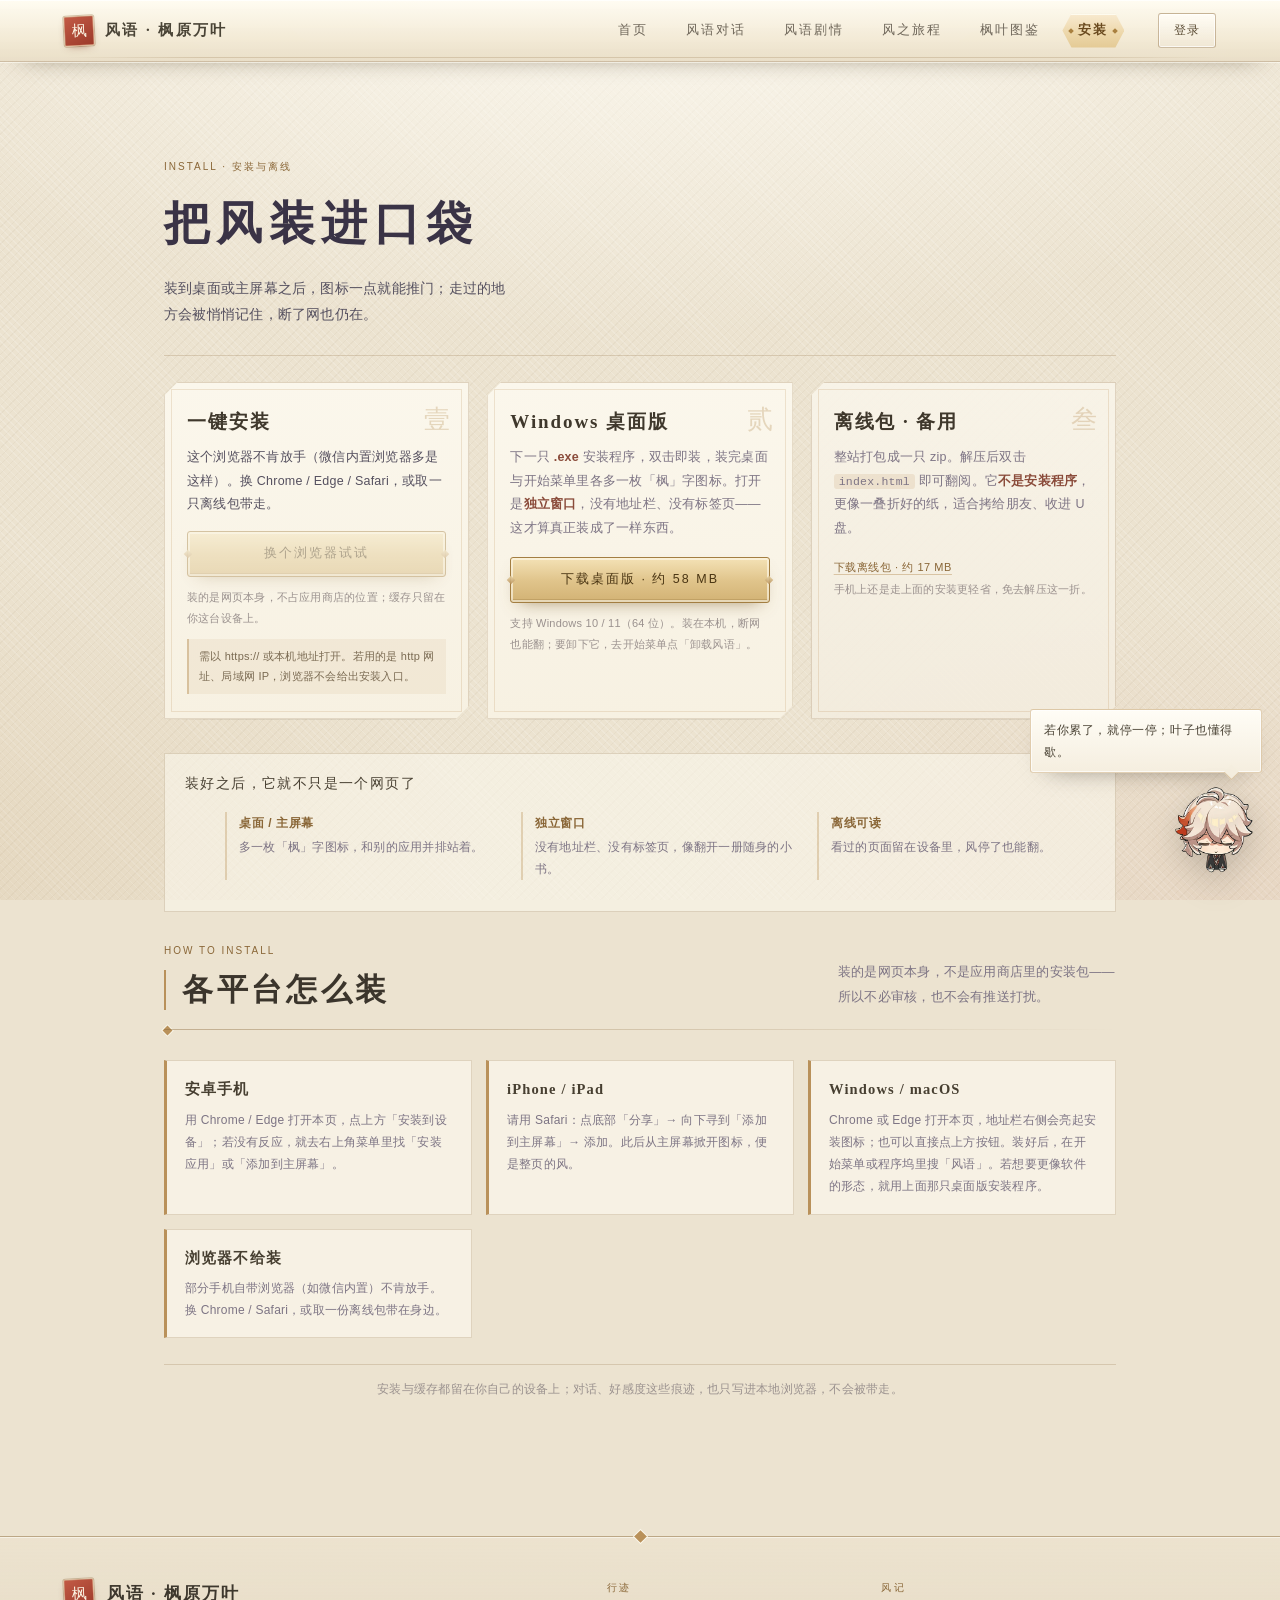
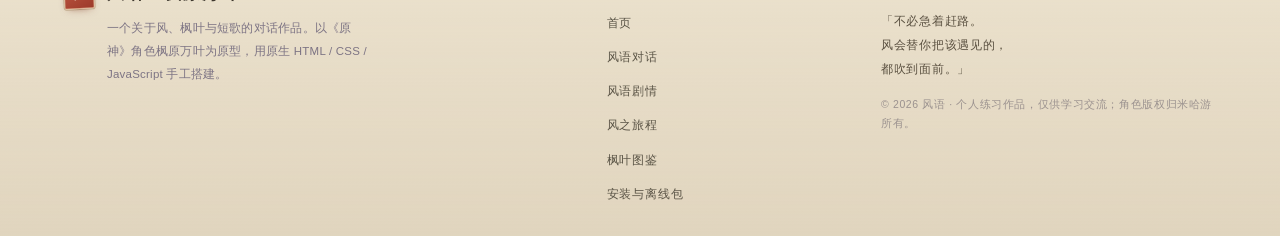
==== install.html @ afbf7410 "风语 · 枫原万叶：首个版本 原生 HTML/CSS/JS 的互动小站：对话、剧情、图鉴、安装与离线支持。含 PWA 清单、Service Worker、Windows 桌面版打包脚本与素材出处说明。" ====
<!DOCTYPE html>
<html lang="zh-CN">
<head>
<meta charset="utf-8">
<meta name="viewport" content="width=device-width, initial-scale=1, viewport-fit=cover">
<title>安装与离线包 | 风语 · 枫原万叶</title>
<meta name="description" content="把「风语」装到手机或电脑上，离线也能打开；也提供整站离线包下载。">
<meta name="theme-color" content="#3d4454">
<link rel="manifest" href="manifest.webmanifest">
<link rel="apple-touch-icon" href="assets/img/app/apple-touch-icon.png">
<link rel="icon" href="data:image/svg+xml,%3Csvg xmlns='http://www.w3.org/2000/svg' viewBox='0 0 64 64'%3E%3Crect width='64' height='64' rx='14' fill='%23c2453a'/%3E%3Ctext x='32' y='45' font-size='38' text-anchor='middle' fill='%23f6ead6' font-family='serif'%3E枫%3C/text%3E%3C/svg%3E">
<link rel="stylesheet" href="css/base.css">
<link rel="stylesheet" href="css/install.css">
</head>
<body class="page-install" data-page="install">
<canvas class="leaves" id="leavesCanvas" aria-hidden="true"></canvas>
<div class="page-bg" aria-hidden="true"></div>
<div class="grain" aria-hidden="true"></div>

<header class="topnav">
  <a class="brand" href="index.html" aria-label="风语首页">
    <span class="seal" aria-hidden="true">枫</span>
    <span class="brand-name">风语 · 枫原万叶</span>
  </a>
  <nav class="nav-links" aria-label="主导航">
    <a href="index.html" data-nav="home">首页</a>
    <a href="chat.html" data-nav="chat">风语对话</a>
    <a href="story.html" data-nav="story">风语剧情</a>
    <a href="journey.html" data-nav="journey">风之旅程</a>
    <a href="gallery.html" data-nav="gallery">枫叶图鉴</a>
    <a href="install.html" data-nav="install">安装</a>
  </nav>
  <div class="nav-auth" id="navAuth"></div>
</header>

<main class="install-main">
  <section class="install-hero">
    <p class="kicker">INSTALL · 安装与离线</p>
    <h1>把风装进口袋</h1>
    <p class="install-lead">装到桌面或主屏幕之后，图标一点就能推门；走过的地方会被悄悄记住，断了网也仍在。</p>
  </section>

  <section class="install-grid">
    <article class="install-card" id="pwaCard">
      <span class="card-mark" aria-hidden="true">壹</span>
      <h2>一键安装</h2>
      <p class="install-state" id="installState">正在问一问当前浏览器…</p>
      <button type="button" class="btn btn-primary install-btn" id="installBtn" disabled>安装到设备</button>
      <p class="install-hint">装的是网页本身，不占应用商店的位置；缓存只留在你这台设备上。</p>
      <p class="install-rule">需以 https:// 或本机地址打开。若用的是 http 网址、局域网 IP，浏览器不会给出安装入口。</p>
    </article>

    <article class="install-card" id="desktopCard">
      <span class="card-mark" aria-hidden="true">贰</span>
      <h2>Windows 桌面版</h2>
      <p class="install-minor-text">下一只 <strong>.exe</strong> 安装程序，双击即装，装完桌面与开始菜单里各多一枚「枫」字图标。打开是<strong>独立窗口</strong>，没有地址栏、没有标签页——这才算真正装成了一样东西。</p>
      <a class="btn btn-primary install-btn install-download" href="download/kazuha-wind-setup.exe" download>下载桌面版 · 约 58 MB</a>
      <p class="install-hint">支持 Windows 10 / 11（64 位）。装在本机，断网也能翻；要卸下它，去开始菜单点「卸载风语」。</p>
    </article>

    <article class="install-card is-minor">
      <span class="card-mark" aria-hidden="true">叁</span>
      <h2>离线包 · 备用</h2>
      <p class="install-minor-text">整站打包成一只 zip。解压后双击 <code>index.html</code> 即可翻阅。它<strong>不是安装程序</strong>，更像一叠折好的纸，适合拷给朋友、收进 U 盘。</p>
      <a class="install-mini install-download" href="download/kazuha-wind-offline.zip" download>下载离线包 · 约 17 MB</a>
      <p class="install-hint">手机上还是走上面的安装更轻省，免去解压这一折。</p>
    </article>
  </section>

  <section class="install-diff" aria-label="安装后的样子">
    <p class="install-diff-title">装好之后，它就不只是一个网页了</p>
    <ul>
      <li><strong>桌面 / 主屏幕</strong>多一枚「枫」字图标，和别的应用并排站着。</li>
      <li><strong>独立窗口</strong>没有地址栏、没有标签页，像翻开一册随身的小书。</li>
      <li><strong>离线可读</strong>看过的页面留在设备里，风停了也能翻。</li>
    </ul>
  </section>

  <section class="install-guide">
    <div class="sec-head">
      <div>
        <p class="kicker">HOW TO INSTALL</p>
        <h2>各平台怎么装</h2>
      </div>
      <p class="sec-sub">装的是网页本身，不是应用商店里的安装包——所以不必审核，也不会有推送打扰。</p>
    </div>

    <div class="guide-grid">
      <article class="guide-item">
        <h3>安卓手机</h3>
        <p>用 Chrome / Edge 打开本页，点上方「安装到设备」；若没有反应，就去右上角菜单里找「安装应用」或「添加到主屏幕」。</p>
      </article>
      <article class="guide-item">
        <h3>iPhone / iPad</h3>
        <p>请用 Safari：点底部「分享」→ 向下寻到「添加到主屏幕」→ 添加。此后从主屏幕掀开图标，便是整页的风。</p>
      </article>
      <article class="guide-item">
        <h3>Windows / macOS</h3>
        <p>Chrome 或 Edge 打开本页，地址栏右侧会亮起安装图标；也可以直接点上方按钮。装好后，在开始菜单或程序坞里搜「风语」。若想要更像软件的形态，就用上面那只桌面版安装程序。</p>
      </article>
      <article class="guide-item">
        <h3>浏览器不给装</h3>
        <p>部分手机自带浏览器（如微信内置）不肯放手。换 Chrome / Safari，或取一份离线包带在身边。</p>
      </article>
    </div>
  </section>

  <p class="install-note">安装与缓存都留在你自己的设备上；对话、好感度这些痕迹，也只写进本地浏览器，不会被带走。</p>
</main>

<footer class="site-footer">
  <div class="foot-grid">
    <div class="foot-brand">
      <span class="seal" aria-hidden="true">枫</span>
      <div>
        <h2>风语 · 枫原万叶</h2>
        <p>一个关于风、枫叶与短歌的对话作品。以《原神》角色枫原万叶为原型，用原生 HTML / CSS / JavaScript 手工搭建。</p>
      </div>
    </div>
    <nav class="foot-nav" aria-label="页脚导航">
      <h3>行迹</h3>
      <ul>
        <li><a href="index.html">首页</a></li>
        <li><a href="chat.html">风语对话</a></li>
        <li><a href="story.html">风语剧情</a></li>
        <li><a href="journey.html">风之旅程</a></li>
        <li><a href="gallery.html">枫叶图鉴</a></li>
        <li><a href="install.html">安装与离线包</a></li>
      </ul>
    </nav>
    <div class="foot-note">
      <h3>风记</h3>
      <p>「不必急着赶路。<br>风会替你把该遇见的，<br>都吹到面前。」</p>
      <p class="copy">© <span data-year>2026</span> 风语 · 个人练习作品，仅供学习交流；角色版权归米哈游所有。</p>
    </div>
  </div>
</footer>

<noscript><p class="noscript">请开启 JavaScript，以便进入风语。</p></noscript>

<script src="js/common.js"></script>
<script src="js/install.js"></script>
</body>
</html>
---- css/base.css ----
/* ─────────────────────────────────────────────
   风语 · 枫原万叶 — 公共基础样式
   视觉体系：提瓦特菜单（暖纸 / 金饰 / 菱形角 / 描边双层）
   ───────────────────────────────────────────── */

:root {
  --paper: #ece3d0;
  --paper-2: #f6f0e1;
  --paper-3: #e2d7bf;
  --panel: #fbf7ec;
  --ink: #403c4c;
  --ink-2: #55505f;
  --muted: #7d7484;
  --faint: #9b928f;

  --gold: #b9915a;
  --gold-2: #dcc18c;
  --gold-3: #f0dfb9;
  --gold-deep: #8a6738;
  --gold-line: rgba(138, 103, 56, 0.42);
  --gold-line-soft: rgba(138, 103, 56, 0.22);

  --navy: #3f4453;
  --navy-2: #343947;
  --anemo: #5fae9c;
  --anemo-soft: rgba(95, 174, 156, 0.15);
  --crimson: #b0472e;
  --crimson-soft: rgba(176, 71, 46, 0.1);

  --radius: 4px;
  --nav-h: 62px;
  --gutter: clamp(16px, 5vw, 64px);
  --font-display: "Noto Serif SC", "Source Han Serif SC", "Songti SC", "STSong", "SimSun", serif;
  --font-ui: "PingFang SC", "Microsoft YaHei", "Segoe UI", "Helvetica Neue", sans-serif;
  --ease: cubic-bezier(0.22, 0.61, 0.36, 1);
  --shadow: 0 14px 32px -24px rgba(64, 48, 24, 0.65);

  /* 角饰：菱形金扣（实心金 + 内嵌米白） */
  --orn-dia: url("data:image/svg+xml;charset=utf-8,%3Csvg xmlns='http://www.w3.org/2000/svg' width='14' height='14'%3E%3Cpath d='M7 .4L13.6 7 7 13.6.4 7z' fill='%23b9915a'/%3E%3Cpath d='M7 3.1L10.9 7 7 10.9 3.1 7z' fill='%23faf5e8'/%3E%3C/svg%3E");
  /* 顶部翼饰：中线 + 中央菱形 + 两侧短翼 */
  --orn-wing: url("data:image/svg+xml;charset=utf-8,%3Csvg xmlns='http://www.w3.org/2000/svg' width='180' height='22'%3E%3Cpath d='M0 11h64' stroke='%23b9915a' stroke-width='.9'/%3E%3Cpath d='M116 11h64' stroke='%23b9915a' stroke-width='.9'/%3E%3Cpath d='M64 11l-14-7' stroke='%23b9915a' stroke-width='.8'/%3E%3Cpath d='M64 11l-14 7' stroke='%23b9915a' stroke-width='.8'/%3E%3Cpath d='M116 11l14-7' stroke='%23b9915a' stroke-width='.8'/%3E%3Cpath d='M116 11l14 7' stroke='%23b9915a' stroke-width='.8'/%3E%3Cpath d='M90 2.6L99 11 90 19.4 81 11z' fill='%23b9915a'/%3E%3Cpath d='M90 6L95 11 90 16 85 11z' fill='%23faf5e8'/%3E%3C/svg%3E");
}

* { box-sizing: border-box; }

html {
  -webkit-text-size-adjust: 100%;
  scroll-behavior: smooth;
  overflow-x: hidden;
}

body {
  margin: 0;
  min-height: 100%;
  background: var(--paper);
  color: var(--ink);
  font-family: var(--font-ui);
  font-size: 15px;
  line-height: 1.75;
  letter-spacing: 0.015em;
  overflow-x: hidden;
  -webkit-font-smoothing: antialiased;
}

h1, h2, h3, h4, p, figure, blockquote, dl, dd { margin: 0; }

img { max-width: 100%; display: block; -webkit-user-drag: none; }

a { color: inherit; text-decoration: none; }

button { font: inherit; color: inherit; }

[hidden] { display: none !important; }

::selection { background: rgba(185, 145, 90, 0.42); color: #332f24; }

/* ── 页面底纹：暖纸 + 纤维 + 上光 ─────────── */
.page-bg {
  position: fixed;
  inset: 0;
  z-index: 0;
  background-color: var(--paper);
  background-image:
    radial-gradient(120% 78% at 50% -8%, rgba(255, 253, 246, 0.94), transparent 58%),
    radial-gradient(80% 62% at 102% 104%, rgba(176, 71, 46, 0.09), transparent 62%),
    radial-gradient(70% 54% at -6% 96%, rgba(185, 145, 90, 0.14), transparent 64%),
    repeating-linear-gradient(45deg, rgba(255, 255, 255, 0.16) 0 1px, transparent 1px 5px),
    repeating-linear-gradient(-45deg, rgba(120, 96, 60, 0.05) 0 1px, transparent 1px 6px);
}

.page-bg::after {
  content: "";
  position: absolute;
  inset: 0;
  background-image: radial-gradient(rgba(120, 98, 66, 0.14) 0.5px, transparent 0.7px);
  background-size: 4px 4px;
  opacity: 0.42;
}

.grain { display: none; }

.leaves {
  position: fixed;
  inset: 0;
  z-index: 2;
  pointer-events: none;
  opacity: 0.72;
}

/* ── 顶部导航：米金菜单条 + 切角选中 ───────── */
.topnav {
  position: sticky;
  top: 0;
  z-index: 40;
  display: flex;
  align-items: center;
  gap: clamp(12px, 2.6vw, 34px);
  height: var(--nav-h);
  padding: 0 var(--gutter);
  background:
    linear-gradient(180deg, rgba(255, 252, 242, 0.96) 0%, rgba(243, 234, 214, 0.97) 62%, rgba(233, 222, 199, 0.98) 100%);
  border-bottom: 1px solid var(--gold-line);
  box-shadow: inset 0 1px 0 rgba(255, 255, 255, 0.75), 0 1px 0 rgba(255, 253, 245, 0.6),
    0 14px 26px -22px rgba(74, 56, 28, 0.75);
  backdrop-filter: blur(6px);
  -webkit-backdrop-filter: blur(6px);
}

.topnav::after {
  content: "";
  position: absolute;
  left: var(--gutter);
  right: var(--gutter);
  bottom: 3px;
  height: 1px;
  background: linear-gradient(90deg, transparent, var(--gold-line-soft) 12%, var(--gold-line-soft) 88%, transparent);
  pointer-events: none;
}

.brand { display: flex; align-items: center; gap: 11px; flex: 0 0 auto; min-width: 0; }

.seal {
  position: relative;
  flex: 0 0 auto;
  width: 30px;
  height: 30px;
  display: grid;
  place-items: center;
  font-family: var(--font-display);
  font-size: 15px;
  color: #fbf3e2;
  background: linear-gradient(150deg, #c25a45, #9c3a2a);
  border-radius: 2px;
  border: 1px solid rgba(240, 223, 185, 0.6);
  box-shadow: 0 0 0 1px rgba(138, 103, 56, 0.35), 0 3px 8px -4px rgba(120, 50, 34, 0.7);
  transform: rotate(-3deg);
}

.brand-name {
  font-family: var(--font-display);
  font-size: 15px;
  font-weight: 600;
  letter-spacing: 0.16em;
  color: #4a4436;
  white-space: nowrap;
}

.nav-links {
  display: flex;
  align-items: center;
  gap: clamp(2px, 1vw, 6px);
  margin-left: auto;
  height: 100%;
  min-width: 0;
  overflow-x: auto;
  scrollbar-width: none;
}

.nav-links::-webkit-scrollbar { display: none; }

.nav-links a {
  position: relative;
  display: flex;
  align-items: center;
  height: 34px;
  padding: 0 16px;
  font-size: 12.5px;
  letter-spacing: 0.16em;
  color: #6f675a;
  white-space: nowrap;
  transition: color 0.24s var(--ease), background 0.24s var(--ease);
}

.nav-links a:hover { color: #3f3627; }

.nav-links a.is-active {
  color: #6a4a1e;
  background: linear-gradient(180deg, #f8ead0 0%, #ecd6a8 60%, #e4ca95 100%);
  box-shadow: inset 0 1px 0 rgba(255, 253, 243, 0.9), 0 2px 6px -3px rgba(126, 96, 48, 0.5);
  clip-path: polygon(9px 0, calc(100% - 9px) 0, 100% 50%, calc(100% - 9px) 100%, 9px 100%, 0 50%);
  font-weight: 600;
}

.nav-links a.is-active::before {
  content: "";
  position: absolute;
  left: 7px;
  top: 50%;
  width: 4px;
  height: 4px;
  margin-top: -2px;
  background: #a9803f;
  transform: rotate(45deg);
}

.nav-links a.is-active::after {
  content: "";
  position: absolute;
  right: 7px;
  top: 50%;
  width: 4px;
  height: 4px;
  margin-top: -2px;
  background: #a9803f;
  transform: rotate(45deg);
}

.nav-auth { flex: 0 0 auto; display: flex; align-items: center; }

.auth-btn {
  display: inline-flex;
  align-items: center;
  gap: 7px;
  max-width: 220px;
  padding: 6px 15px;
  font-size: 11.5px;
  letter-spacing: 0.1em;
  color: #5b4c34;
  background: linear-gradient(180deg, rgba(255, 253, 246, 0.9), rgba(240, 231, 212, 0.85));
  border: 1px solid var(--gold-line);
  border-radius: 3px;
  box-shadow: inset 0 0 0 1px rgba(255, 255, 255, 0.7);
  cursor: pointer;
  white-space: nowrap;
  transition: background 0.22s var(--ease), border-color 0.22s var(--ease), color 0.22s var(--ease);
}

.auth-btn:hover {
  color: #3d2f1b;
  border-color: var(--gold-deep);
  background: linear-gradient(180deg, #fffdf6, #f2e6cd);
}

.auth-btn.is-user { color: #3f3627; background: linear-gradient(180deg, #fdf6e6, #efe0c4); }

.auth-btn.is-user i {
  width: 5px;
  height: 5px;
  border-radius: 50%;
  background: var(--anemo);
  box-shadow: 0 0 0 2px rgba(95, 174, 156, 0.28);
}

.auth-name { overflow: hidden; text-overflow: ellipsis; }

/* ── 按钮：双层金边 + 菱形端点 ───────────── */
.btn {
  position: relative;
  display: inline-flex;
  align-items: center;
  justify-content: center;
  gap: 9px;
  padding: 11px 30px;
  font-size: 12.5px;
  letter-spacing: 0.16em;
  color: #4d402c;
  background: linear-gradient(180deg, #fffdf6 0%, #f4ead4 100%);
  border: 1px solid rgba(138, 103, 56, 0.55);
  border-radius: 3px;
  box-shadow: inset 0 0 0 2px rgba(255, 255, 255, 0.72), inset 0 -2px 0 rgba(152, 120, 68, 0.12),
    0 5px 12px -8px rgba(122, 94, 48, 0.55);
  cursor: pointer;
  white-space: nowrap;
  transition: transform 0.2s var(--ease), box-shadow 0.2s var(--ease), border-color 0.2s var(--ease), filter 0.2s var(--ease);
}

.btn::before,
.btn::after {
  content: "";
  position: absolute;
  top: 50%;
  width: 6px;
  height: 6px;
  margin-top: -3px;
  background: linear-gradient(135deg, #e7d3a4, #b9915a);
  transform: rotate(45deg);
  opacity: 0.9;
  pointer-events: none;
}

.btn::before { left: -3px; }
.btn::after { right: -3px; }

.btn-primary {
  color: #4a3513;
  background: linear-gradient(180deg, #f4e2b6 0%, #e0c48b 52%, #d2b274 100%);
  border-color: #a37e42;
  box-shadow: inset 0 0 0 2px rgba(255, 251, 236, 0.62), inset 0 -3px 0 rgba(124, 92, 40, 0.22),
    0 8px 18px -10px rgba(126, 94, 44, 0.7);
}

.btn-primary:hover {
  filter: brightness(1.05);
  transform: translateY(-1px);
  box-shadow: inset 0 0 0 2px rgba(255, 253, 242, 0.7), 0 11px 22px -10px rgba(126, 94, 44, 0.72);
}

.btn-ghost { color: #4b4537; background: linear-gradient(180deg, rgba(255, 253, 246, 0.8), rgba(240, 232, 215, 0.8)); }

.btn-ghost:hover {
  border-color: var(--gold-deep);
  background: linear-gradient(180deg, #fffdf7, #f4ead5);
  transform: translateY(-1px);
}

.btn[disabled] { opacity: 0.42; cursor: default; transform: none; filter: none; }

/* ── 卡片：暖纸 + 内嵌细线 + 四角金扣 ─────── */
.card,
.panel,
.poem-band,
.stat-row,
.hero-art,
.login-card,
.panel-card {
  position: relative;
  border: 1px solid var(--gold-line);
  border-radius: var(--radius);
  background-color: var(--panel);
  background-image:
    var(--orn-dia), var(--orn-dia), var(--orn-dia), var(--orn-dia),
    linear-gradient(168deg, #fdfaf2 0%, #f7f0e1 46%, #efe5d2 100%);
  background-position: 6px 6px, calc(100% - 6px) 6px, 6px calc(100% - 6px), calc(100% - 6px) calc(100% - 6px), 0 0;
  background-size: 12px 12px, 12px 12px, 12px 12px, 12px 12px, 100% 100%;
  background-repeat: no-repeat;
  box-shadow: var(--shadow);
}

.card::before,
.panel::before,
.poem-band::before,
.stat-row::before,
.hero-art::before,
.login-card::before,
.panel-card::before {
  content: "";
  position: absolute;
  inset: 4px;
  border: 1px solid var(--gold-line-soft);
  border-radius: 2px;
  pointer-events: none;
}

.kicker {
  font-size: 10px;
  letter-spacing: 0.34em;
  text-transform: uppercase;
  color: var(--gold-deep);
}

/* ── 区块标题：金菱 + 渐隐横线 ───────────── */
.sec-head {
  position: relative;
  display: flex;
  align-items: flex-end;
  justify-content: space-between;
  gap: 30px;
  margin-bottom: 30px;
  padding-bottom: 20px;
}

.sec-head::after {
  content: "";
  position: absolute;
  left: 0;
  right: 0;
  bottom: 0;
  height: 1px;
  background: linear-gradient(90deg, var(--gold-line) 0%, var(--gold-line-soft) 55%, transparent 100%);
}

.sec-head::before {
  content: "";
  position: absolute;
  left: 0;
  bottom: -3.5px;
  width: 7px;
  height: 7px;
  background: var(--gold);
  transform: rotate(45deg);
  box-shadow: 0 0 0 1px rgba(255, 253, 243, 0.7);
}

.sec-head h2 {
  margin-top: 10px;
  padding-left: 16px;
  font-family: var(--font-display);
  font-weight: 600;
  font-size: clamp(23px, 2.4vw, 33px);
  line-height: 1.32;
  letter-spacing: 0.12em;
  color: #3b352c;
  border-left: 2px solid var(--gold);
}

.sec-sub {
  max-width: 40ch;
  font-size: 12.5px;
  line-height: 2;
  color: var(--muted);
}

/* ── 在线状态 ─────────────────────────────── */
.live {
  display: inline-flex;
  align-items: center;
  gap: 8px;
  padding: 4px 13px;
  font-size: 11px;
  letter-spacing: 0.12em;
  color: #55503f;
  background: linear-gradient(180deg, rgba(255, 253, 246, 0.85), rgba(242, 233, 214, 0.8));
  border: 1px solid var(--gold-line);
  border-radius: 3px;
  box-shadow: inset 0 0 0 1px rgba(255, 255, 255, 0.6);
}

.live i {
  width: 6px;
  height: 6px;
  border-radius: 50%;
  background: var(--anemo);
  animation: pulse 2.6s var(--ease) infinite;
}

@keyframes pulse {
  0% { box-shadow: 0 0 0 0 rgba(95, 174, 156, 0.4); }
  70% { box-shadow: 0 0 0 7px rgba(95, 174, 156, 0); }
  100% { box-shadow: 0 0 0 0 rgba(95, 174, 156, 0); }
}

/* ── 竖排装饰 ─────────────────────────────── */
.side-mark {
  position: fixed;
  right: 12px;
  top: 50%;
  z-index: 4;
  transform: translateY(-50%);
  writing-mode: vertical-rl;
  font-family: var(--font-display);
  font-size: 10px;
  letter-spacing: 0.5em;
  color: rgba(110, 92, 62, 0.34);
  pointer-events: none;
}

/* ── 页脚 ─────────────────────────────────── */
.site-footer {
  position: relative;
  z-index: 3;
  margin-top: clamp(56px, 9vh, 104px);
  padding: 42px var(--gutter) 30px;
  border-top: 1px solid var(--gold-line);
  background:
    linear-gradient(180deg, rgba(236, 226, 205, 0.55), rgba(223, 211, 188, 0.9));
  box-shadow: inset 0 3px 0 -2px rgba(255, 253, 246, 0.55);
}

.site-footer::before {
  content: "";
  position: absolute;
  top: -5px;
  left: 50%;
  width: 9px;
  height: 9px;
  margin-left: -4.5px;
  background: var(--gold);
  transform: rotate(45deg);
  box-shadow: 0 0 0 1px rgba(255, 253, 243, 0.75);
}

.foot-grid {
  display: grid;
  grid-template-columns: minmax(0, 1.5fr) minmax(0, 0.7fr) minmax(0, 1fr);
  gap: 40px;
  max-width: 1320px;
  margin: 0 auto;
}

.foot-brand { display: flex; gap: 13px; align-items: flex-start; }

.foot-brand h2 {
  font-family: var(--font-display);
  font-size: 17px;
  font-weight: 600;
  letter-spacing: 0.12em;
  color: #3d372d;
}

.foot-brand p {
  margin-top: 8px;
  max-width: 42ch;
  font-size: 11.5px;
  line-height: 2;
  color: var(--muted);
}

.foot-nav h3,
.foot-note h3 {
  margin-bottom: 12px;
  font-size: 10px;
  font-weight: 500;
  letter-spacing: 0.28em;
  color: var(--gold-deep);
}

.foot-nav ul { display: grid; gap: 8px; margin: 0; padding: 0; list-style: none; }

.foot-nav a {
  font-size: 12px;
  letter-spacing: 0.08em;
  color: #5a5446;
  transition: color 0.2s var(--ease);
}

.foot-nav a:hover { color: var(--crimson); }

.foot-note p {
  font-family: var(--font-display);
  font-size: 12px;
  line-height: 2;
  letter-spacing: 0.06em;
  color: #5a5040;
}

.foot-note .copy {
  margin-top: 14px;
  font-family: var(--font-ui);
  font-size: 10.5px;
  line-height: 1.8;
  color: var(--faint);
}

/* ── 提示条 ───────────────────────────────── */
.toast {
  position: fixed;
  left: 50%;
  bottom: 30px;
  z-index: 120;
  padding: 10px 20px;
  font-size: 12px;
  letter-spacing: 0.06em;
  color: #f4ecdb;
  background: linear-gradient(180deg, #4a5163, #363b48);
  border: 1px solid rgba(220, 193, 140, 0.55);
  border-radius: 3px;
  box-shadow: inset 0 0 0 1px rgba(255, 255, 255, 0.08), 0 14px 30px -16px rgba(30, 26, 18, 0.85);
  opacity: 0;
  transform: translate(-50%, 12px);
  pointer-events: none;
  transition: opacity 0.28s var(--ease), transform 0.28s var(--ease);
}

.toast.is-on { opacity: 1; transform: translate(-50%, 0); }

/* ── 图片灯箱 ─────────────────────────────── */
.lightbox {
  position: fixed;
  inset: 0;
  z-index: 90;
  display: flex;
  align-items: center;
  justify-content: center;
  padding: 5vh 6vw;
}

.lb-backdrop {
  position: absolute;
  inset: 0;
  background: rgba(43, 46, 56, 0.9);
  backdrop-filter: blur(6px);
  -webkit-backdrop-filter: blur(6px);
}

.lb-frame {
  position: relative;
  z-index: 1;
  display: flex;
  flex-direction: column;
  gap: 10px;
  max-width: min(1080px, 90vw);
  padding: 13px;
  border-radius: 3px;
  border: 1px solid var(--gold-line);
  background: linear-gradient(180deg, #fdfaf2, #efe6d4);
  box-shadow: inset 0 0 0 3px rgba(255, 253, 244, 0.55), 0 30px 70px -30px #10141c;
  animation: rise 0.32s var(--ease);
}

.lb-frame img {
  max-width: min(1050px, 86vw);
  max-height: 74vh;
  object-fit: contain;
  border-radius: 1px;
  background: #e7ddc9;
}

.lb-frame figcaption {
  display: flex;
  justify-content: space-between;
  align-items: baseline;
  gap: 16px;
  padding: 2px 4px;
  font-family: var(--font-display);
  font-size: 13px;
  letter-spacing: 0.1em;
  color: #3d372d;
}

.lb-frame figcaption span:last-child {
  font-family: var(--font-ui);
  font-size: 10px;
  letter-spacing: 0.2em;
  color: var(--gold-deep);
}

.lb-close {
  position: absolute;
  top: 16px;
  right: 20px;
  z-index: 2;
  width: 38px;
  height: 38px;
  font-size: 19px;
  color: #f2e9d9;
  background: rgba(47, 52, 64, 0.86);
  border: 1px solid rgba(220, 193, 140, 0.6);
  border-radius: 2px;
  cursor: pointer;
  transition: background 0.2s var(--ease);
}

.lb-close:hover { background: #4a5366; }

.lb-nav {
  position: absolute;
  top: 50%;
  z-index: 2;
  width: 42px;
  height: 58px;
  font-size: 20px;
  color: #f2e9d9;
  background: rgba(47, 52, 64, 0.82);
  border: 1px solid rgba(220, 193, 140, 0.55);
  border-radius: 2px;
  cursor: pointer;
  transform: translateY(-50%);
  transition: background 0.2s var(--ease);
}

.lb-nav:hover { background: #4a5366; }

.lb-prev { left: 3vw; }
.lb-next { right: 3vw; }

@keyframes rise {
  from { opacity: 0; transform: translateY(12px); }
  to { opacity: 1; transform: none; }
}
@keyframes spin { to { transform: rotate(1turn); } }

/* ── 滚动入场 ─────────────────────────────── */
.reveal {
  opacity: 0;
  transform: translateY(16px);
  transition: opacity 0.75s var(--ease), transform 0.75s var(--ease);
  transition-delay: var(--reveal-delay, 0s);
}

.reveal.is-in { opacity: 1; transform: none; }

/* ── 工具类 ───────────────────────────────── */
.sr-only {
  position: absolute;
  width: 1px;
  height: 1px;
  margin: -1px;
  padding: 0;
  overflow: hidden;
  clip: rect(0 0 0 0);
  white-space: nowrap;
  border: 0;
}

:focus-visible { outline: 2px solid rgba(185, 145, 90, 0.9); outline-offset: 2px; }

.noscript {
  position: fixed;
  left: 50%;
  bottom: 20px;
  z-index: 100;
  transform: translateX(-50%);
  padding: 9px 16px;
  font-size: 12px;
  background: #3f4453;
  color: #f2e9d9;
  border: 1px solid var(--gold-line);
  border-radius: 3px;
}

/* ── 导航响应式 ───────────────────────────── */
@media (max-width: 1024px) {
  :root { --nav-h: 58px; }
  .nav-links a { height: 31px; padding: 0 10px; font-size: 11.5px; letter-spacing: 0.08em; }
  .side-mark { display: none; }
}

@media (max-width: 760px) {
  :root { --nav-h: 54px; }
  .topnav { gap: 6px; padding: 0 10px; }
  .topnav::after { left: 10px; right: 10px; }
  .brand { gap: 8px; }
  .brand-name { font-size: 13px; letter-spacing: 0.06em; }
  .seal { width: 26px; height: 26px; font-size: 14px; }
  .nav-links { flex: 1 1 0; min-width: 0; margin-left: 0; }
  .nav-auth { flex: 0 0 auto; }
  .nav-links a { height: 28px; padding: 0 8px; font-size: 11px; letter-spacing: 0.02em; }
  .nav-links a.is-active { clip-path: polygon(6px 0, calc(100% - 6px) 0, 100% 50%, calc(100% - 6px) 100%, 6px 100%, 0 50%); }
  .nav-links a.is-active::before { left: 5px; width: 3px; height: 3px; margin-top: -1.5px; }
  .nav-links a.is-active::after { right: 5px; width: 3px; height: 3px; margin-top: -1.5px; }
  .auth-btn { padding: 5px 11px; font-size: 10.5px; max-width: 130px; }
}

@media (max-width: 560px) {
  .brand-name { display: none; }
  .topnav { gap: 5px; padding: 0 10px; }
  .nav-links { gap: 0; }
  .nav-links a { padding: 0 7px; font-size: 10.5px; letter-spacing: 0; }
  .auth-btn { padding: 5px 8px; font-size: 10.5px; letter-spacing: 0; }
  .site-footer { padding: 34px 16px 26px; }
  .foot-grid { grid-template-columns: 1fr; gap: 26px; }
}

/* ── Q 萌吉祥物 ───────────────────────────── */
.qbuddy {
  position: fixed;
  right: 18px;
  bottom: 22px;
  z-index: 6;
  display: flex;
  flex-direction: column;
  align-items: flex-end;
  gap: 9px;
  pointer-events: none;
}

.qbuddy-bubble {
  position: relative;
  max-width: 232px;
  padding: 9px 13px;
  font-family: var(--font-display);
  font-size: 12px;
  line-height: 1.85;
  letter-spacing: 0.05em;
  color: #4a4335;
  text-align: left;
  background: linear-gradient(180deg, #fffdf6, #f5eedf);
  border: 1px solid rgba(185, 145, 90, 0.42);
  border-radius: 3px;
  box-shadow: inset 0 0 0 1px rgba(255, 255, 255, 0.72), 0 12px 26px -18px rgba(46, 40, 30, 0.6);
  opacity: 0;
  transform: translateY(6px);
  transition: opacity 0.3s var(--ease), transform 0.3s var(--ease);
}

.qbuddy-bubble::after {
  content: "";
  position: absolute;
  right: 24px;
  bottom: -6px;
  width: 10px;
  height: 10px;
  background: #f5eedf;
  border-right: 1px solid rgba(185, 145, 90, 0.42);
  border-bottom: 1px solid rgba(185, 145, 90, 0.42);
  transform: rotate(45deg);
}

.qbuddy.is-talk .qbuddy-bubble { opacity: 1; transform: none; }

.qbuddy-btn {
  padding: 0;
  border: 0;
  background: none;
  cursor: pointer;
  pointer-events: auto;
  border-radius: 50%;
  filter: drop-shadow(0 10px 16px rgba(46, 40, 30, 0.22));
  transition: transform 0.24s cubic-bezier(0.34, 1.56, 0.64, 1);
}

.qbuddy-btn img {
  display: block;
  width: auto;
  height: 96px;
  animation: qbuddy-float 4.4s ease-in-out infinite;
}

.qbuddy-btn:hover { transform: translateY(-4px) scale(1.04); }
.qbuddy-btn:active { transform: scale(0.95); }

@keyframes qbuddy-float {
  0%, 100% { transform: translateY(0) rotate(-1.2deg); }
  50% { transform: translateY(-6px) rotate(1.2deg); }
}

@media (max-width: 760px) {
  .qbuddy { right: 10px; bottom: 10px; gap: 7px; }
  .qbuddy-bubble { max-width: 176px; padding: 8px 11px; font-size: 11px; line-height: 1.8; }
  .qbuddy-btn img { height: 66px; }
  /* 小屏上角落容易压住按钮，吉祥物只作装饰，不接管点击 */
  .qbuddy-btn { pointer-events: none; cursor: default; }
}

@media (prefers-reduced-motion: reduce) {
  *, *::before, *::after {
    animation-duration: 0.01ms !important;
    animation-iteration-count: 1 !important;
    transition-duration: 0.01ms !important;
    scroll-behavior: auto !important;
  }
  html { scroll-behavior: auto; }
}
---- css/install.css ----
/* ─────────────────────────────────────────────
   风语 · 安装 / 离线包页
   延续暖纸 + 金饰体系，只做本页排版
   ───────────────────────────────────────────── */

.page-install .install-main {
  position: relative;
  z-index: 3;
  padding: calc(var(--nav-h) + 34px) var(--gutter) 40px;
  max-width: 1080px;
  margin: 0 auto;
}

.install-hero {
  position: relative;
  padding-bottom: 26px;
  margin-bottom: 26px;
  border-bottom: 1px solid var(--gold-line-soft);
}

.install-hero h1 {
  margin: 8px 0 12px;
  font-family: var(--font-display);
  font-size: clamp(30px, 5vw, 46px);
  font-weight: 600;
  letter-spacing: 0.14em;
  color: #3a3346;
}

.install-lead {
  max-width: 46ch;
  font-size: 13.5px;
  line-height: 1.95;
  color: var(--ink-2);
}

.install-main .kicker {
  white-space: nowrap;
  letter-spacing: 0.2em;
}

/* ── 两张主卡 ───────────────────────────── */
.install-grid {
  display: grid;
  grid-template-columns: repeat(auto-fit, minmax(280px, 1fr));
  gap: 18px;
  margin-bottom: 34px;
}

.install-card {
  position: relative;
  padding: 22px 22px 24px;
  background: linear-gradient(180deg, var(--panel), #f7f1e2);
  border: 1px solid var(--gold-line-soft);
  box-shadow: var(--shadow);
  clip-path: polygon(14px 0, 100% 0, 100% calc(100% - 14px), calc(100% - 14px) 100%, 0 100%, 0 14px);
}

.install-card::before {
  content: "";
  position: absolute;
  inset: 6px;
  border: 1px solid rgba(185, 145, 90, 0.22);
  pointer-events: none;
}

.install-card .card-mark {
  position: absolute;
  top: 14px;
  right: 18px;
  font-family: var(--font-display);
  font-size: 26px;
  color: rgba(185, 145, 90, 0.32);
}

.install-card h2 {
  margin-bottom: 8px;
  font-family: var(--font-display);
  font-size: 19px;
  font-weight: 600;
  letter-spacing: 0.1em;
  color: #3f382c;
}

.install-card p {
  font-size: 12.5px;
  line-height: 1.9;
  color: var(--muted);
}

.install-card p code {
  padding: 1px 5px;
  font-size: 11.5px;
  background: rgba(185, 145, 90, 0.16);
  border-radius: 3px;
}

.install-state {
  min-height: 2.6em;
  margin: 4px 0 14px !important;
  color: var(--ink-2) !important;
}

.install-btn {
  width: 100%;
  justify-content: center;
  margin-bottom: 10px;
}

.install-hint {
  font-size: 11px !important;
  color: var(--faint) !important;
}

/* 环境说明：安装需要安全上下文 */
.install-rule {
  margin-top: 10px !important;
  padding: 8px 10px;
  font-size: 11px !important;
  line-height: 1.8 !important;
  color: #7a6a52 !important;
  background: rgba(185, 145, 90, 0.1);
  border-left: 2px solid rgba(185, 145, 90, 0.45);
}

/* 桌面版下载：a 元素借用按钮样式 */
.install-card a.install-btn {
  margin-top: 4px;
  color: #4a3513;
  text-decoration: none;
}

/* 离线包：降为一行小字 */
.install-card.is-minor { background: linear-gradient(180deg, rgba(249, 244, 233, 0.9), rgba(243, 236, 222, 0.9)); }

.install-minor-text {
  margin-bottom: 12px;
}

.install-minor-text strong {
  font-weight: 600;
  color: #8a4b3a;
}

.install-mini {
  display: inline-block;
  font-size: 11px;
  letter-spacing: 0.05em;
  color: var(--gold-deep);
  text-decoration: underline;
  text-decoration-color: rgba(185, 145, 90, 0.45);
  text-underline-offset: 3px;
  cursor: pointer;
  transition: color 0.2s var(--ease);
}

.install-mini:hover { color: var(--crimson); }

/* ── 装好之后的样子 ─────────────────────── */
.install-diff {
  margin-bottom: 30px;
  padding: 18px 20px 16px;
  background: rgba(251, 247, 236, 0.6);
  border: 1px solid var(--gold-line-soft);
}

.install-diff-title {
  margin-bottom: 12px;
  font-family: var(--font-display);
  font-size: 14px;
  letter-spacing: 0.1em;
  color: #4a4234;
}

.install-diff ul {
  display: grid;
  grid-template-columns: repeat(auto-fit, minmax(210px, 1fr));
  gap: 10px 18px;
  list-style: none;
}

.install-diff li {
  padding-left: 12px;
  font-size: 12px;
  line-height: 1.85;
  color: var(--muted);
  border-left: 2px solid rgba(185, 145, 90, 0.35);
}

.install-diff strong {
  display: block;
  margin-bottom: 2px;
  font-weight: 600;
  letter-spacing: 0.05em;
  color: var(--gold-deep);
}

/* ── 平台说明 ───────────────────────────── */
.install-guide {
  margin-bottom: 26px;
}

.guide-grid {
  display: grid;
  grid-template-columns: repeat(auto-fit, minmax(240px, 1fr));
  gap: 14px;
  margin-top: 20px;
}

.guide-item {
  padding: 16px 18px;
  background: rgba(251, 247, 236, 0.72);
  border: 1px solid var(--gold-line-soft);
  border-left: 3px solid var(--gold);
}

.guide-item h3 {
  margin-bottom: 6px;
  font-family: var(--font-display);
  font-size: 14.5px;
  font-weight: 600;
  letter-spacing: 0.08em;
  color: #473f31;
}

.guide-item p {
  font-size: 12px;
  line-height: 1.85;
  color: var(--muted);
}

.install-note {
  padding: 14px 18px;
  font-size: 11.5px;
  line-height: 1.9;
  color: var(--faint);
  text-align: center;
  border-top: 1px solid var(--gold-line-soft);
}

@media (max-width: 760px) {
  .page-install .install-main {
    padding: calc(var(--nav-h) + 20px) 16px 26px;
  }
  .install-card { padding: 18px 16px 20px; }
  .install-hero h1 { font-size: 28px; }
  .install-grid { gap: 14px; }
}
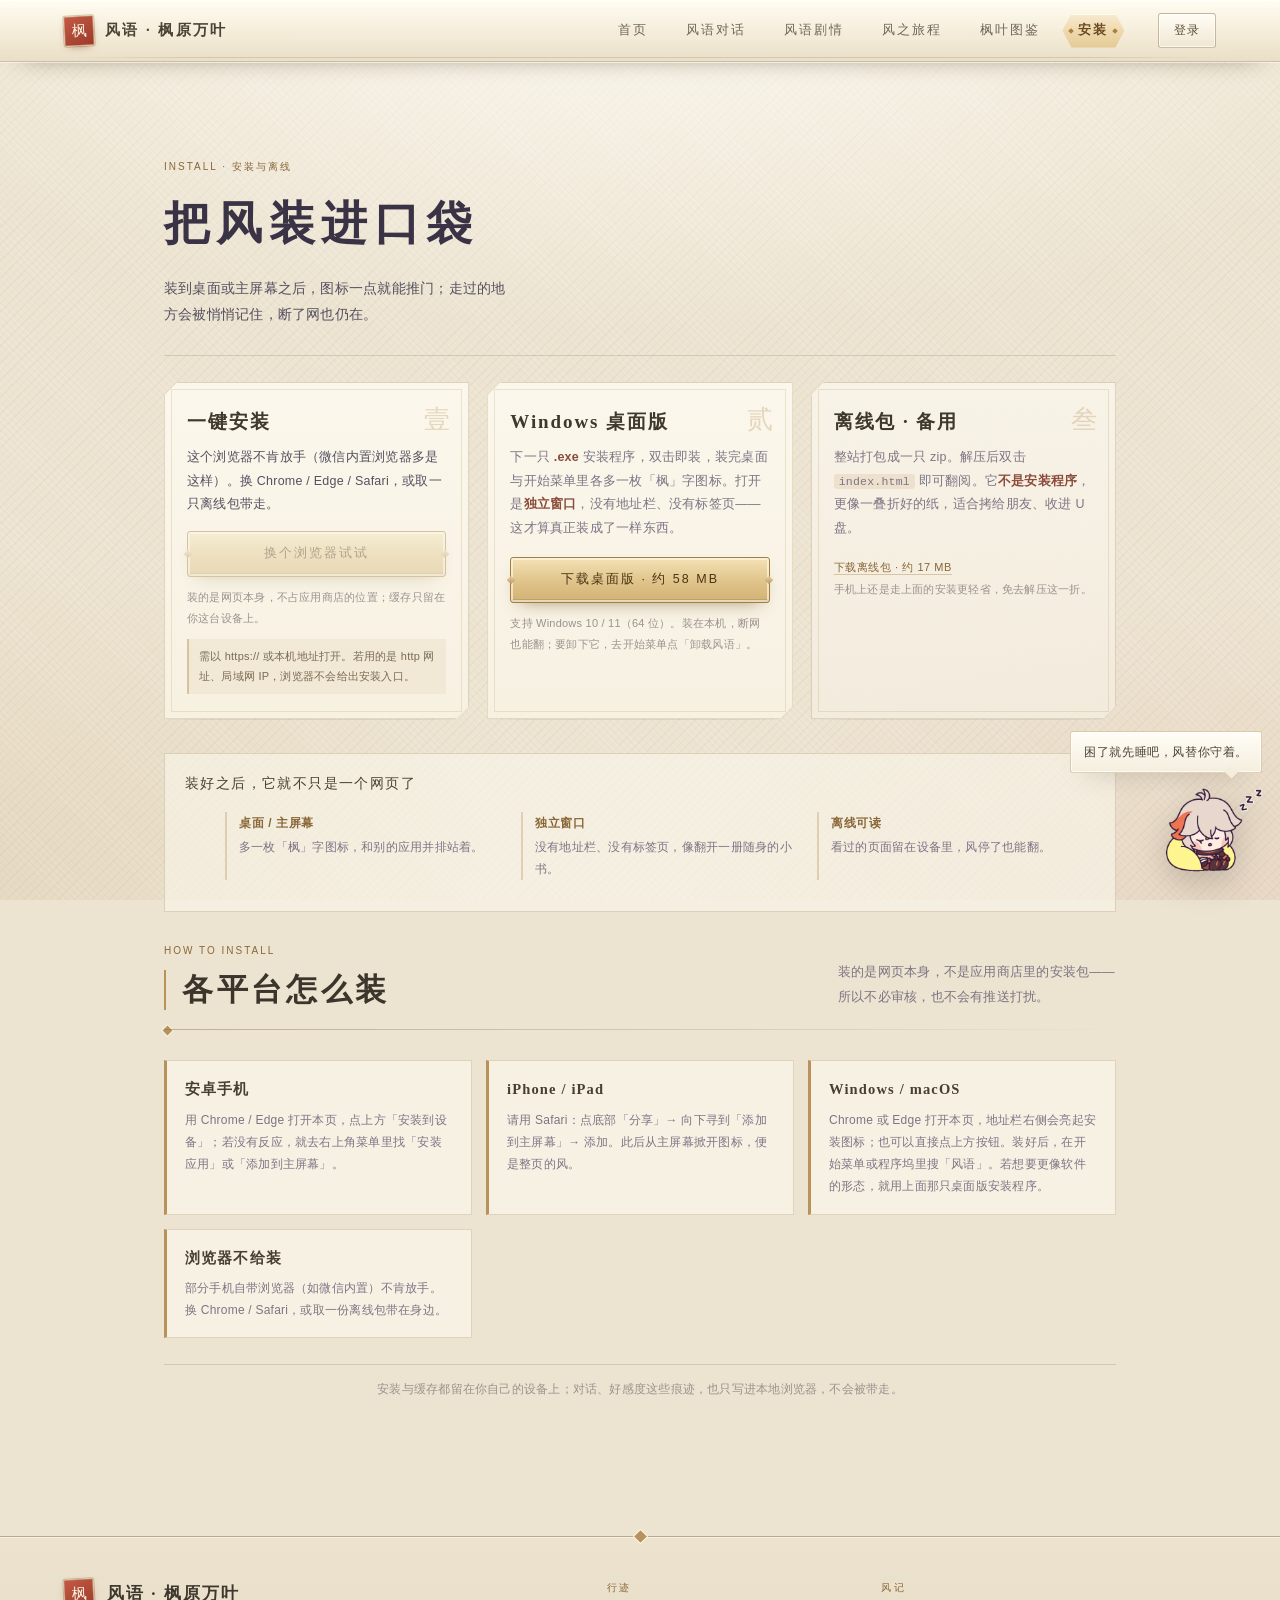
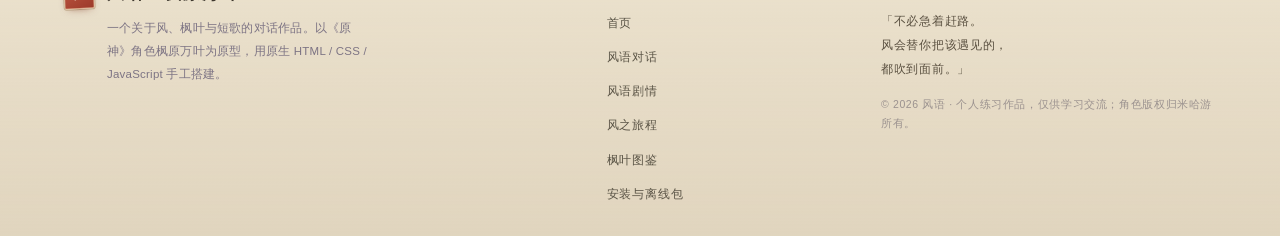
==== commit 5684e39c: "安装页下载链接指向 Releases 附件 安装程序与离线包不随仓库分发，改从 v1.0.0 Release 的 latest 地址下载。" ====
--- a/install.html
+++ b/install.html
@@ -54,7 +54,7 @@
       <span class="card-mark" aria-hidden="true">贰</span>
       <h2>Windows 桌面版</h2>
       <p class="install-minor-text">下一只 <strong>.exe</strong> 安装程序，双击即装，装完桌面与开始菜单里各多一枚「枫」字图标。打开是<strong>独立窗口</strong>，没有地址栏、没有标签页——这才算真正装成了一样东西。</p>
-      <a class="btn btn-primary install-btn install-download" href="download/kazuha-wind-setup.exe" download>下载桌面版 · 约 58 MB</a>
+      <a class="btn btn-primary install-btn install-download" href="https://github.com/stevenkazuha/kazuha-wind/releases/latest/download/kazuha-wind-setup.exe">下载桌面版 · 约 58 MB</a>
       <p class="install-hint">支持 Windows 10 / 11（64 位）。装在本机，断网也能翻；要卸下它，去开始菜单点「卸载风语」。</p>
     </article>
 
@@ -62,7 +62,7 @@
       <span class="card-mark" aria-hidden="true">叁</span>
       <h2>离线包 · 备用</h2>
       <p class="install-minor-text">整站打包成一只 zip。解压后双击 <code>index.html</code> 即可翻阅。它<strong>不是安装程序</strong>，更像一叠折好的纸，适合拷给朋友、收进 U 盘。</p>
-      <a class="install-mini install-download" href="download/kazuha-wind-offline.zip" download>下载离线包 · 约 17 MB</a>
+      <a class="install-mini install-download" href="https://github.com/stevenkazuha/kazuha-wind/releases/latest/download/kazuha-wind-offline.zip">下载离线包 · 约 17 MB</a>
       <p class="install-hint">手机上还是走上面的安装更轻省，免去解压这一折。</p>
     </article>
   </section>
